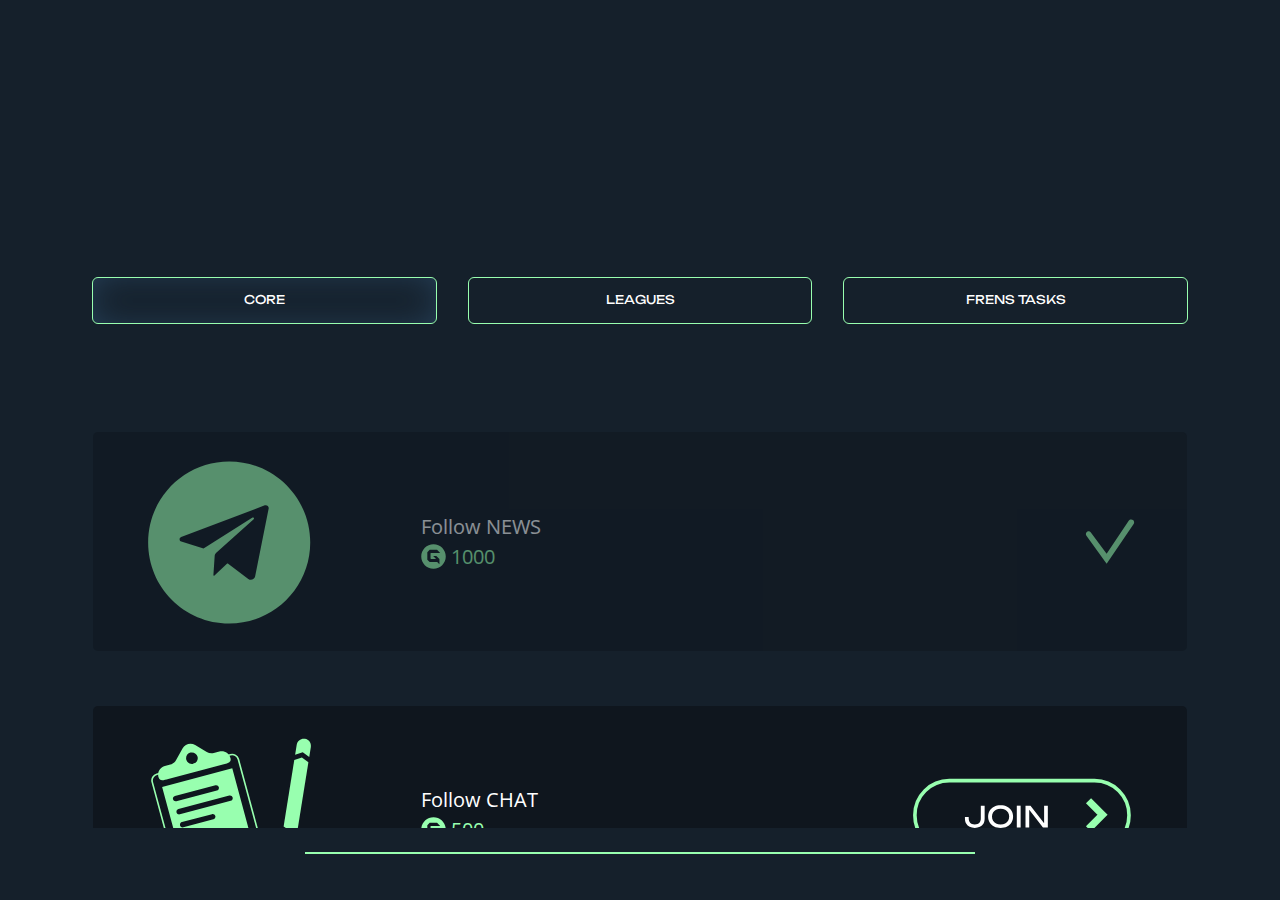
==== earn-page/earn.html @ 05b24960 "Ff F" ====
<!DOCTYPE html>
<html lang="en">

<head>
    <meta charset="UTF-8">
    <meta name="viewport" content="width=device-width, initial-scale=1.0, maximum-scale=1.0, user-scalable=no">
    <title>Gemsee App</title>
    <link href="https://cdn.jsdelivr.net/npm/bootstrap@5.0.0-beta1/dist/css/bootstrap.min.css" rel="stylesheet">
    <link rel="stylesheet" href="style.css">
    <script src="https://telegram.org/js/telegram-web-app.js?1"></script>
    <script src="earn.js"></script>
</head>
<body>
    <div class="container" id="mainContainer">
        <div class="threeItems">
            <div class="menuItem" id="menu1">
                <span>CORE</span>
            </div>
            <div class="menuItem" id="menu2">
                <span>LEAGUES</span>
            </div> 
            <div class="menuItem" id="menu3">
                <span>FRENS TASKS</span>
            </div>
        </div>
        <div class="taskList" id="coreTasks">
            <div class="taskListItem" id="core1">
                <div class="taskImage">
                    <img src="../images/TELEGA_2.svg"></img>
                </div>
                <div class="dscrpt">
                    <span>Follow NEWS</span>
                    <div class="coinAmount">
                        <img src="../images/coin.svg"></img>
                        <span>1000</span>
                    </div>

                </div>
                <img src="../images/JOIN_BTN.svg" id="join1"></img>
            </div>
            <div class="taskListItem" id="core3">
                <div class="taskImage">
                    <img src="../images/Gemsee_Task.svg"></img>
                </div>
                <div class="dscrpt">
                    <span>Follow CHAT</span>
                    <div class="coinAmount">
                        <img src="../images/coin.svg"></img>
                        <span>500</span>
                    </div>
                </div>
                <img src="../images/JOIN_BTN.svg" id="join3"></img>
                
            </div>
            <div class="taskListItem" id="core5">
                <div class="taskImage">
                    <img src="../images/Twitter.svg"></img>
                </div>
                <div class="dscrpt">
                    <span>Follow X</span>
                    <div class="coinAmount">
                        <img src="../images/coin.svg"></img>
                        <span>10</span>
                    </div>
                </div>
                
                <img src="../images/JOIN_BTN.svg"></img>
            </div>
            <div class="taskListItem" id="core4">
                <div class="taskImage">
                    <img src="../images/InviteFrens.svg"></img>
                </div>
                <div class="dscrpt">
                    <span>Invite 5 Frens</span>
                    <div class="coinAmount">
                        <img src="../images/coin.svg"></img>
                        <span>1000</span>
                    </div>
                </div>
                <img src="../images/GET_BTN.svg"></img>
            </div>
            <div class="taskListItem" id="core2">
                <div class="taskImage">
                    <img src="../images/InviteFrens.svg"></img>
                </div>
                <div class="dscrpt">
                    <span>Invite 10 Frens</span>
                    <div class="coinAmount">
                        <img src="../images/coin.svg"></img>
                        <span>5000</span>
                    </div>
                </div>
                <img src="../images/GET_BTN.svg" id="get2"></img>
            </div>
            </br>
        </div>
        <div class="taskList" id="frensTasks">
            <div class="taskListItem" id="frens1">
                <div class="taskImage">
                    <img src="../images/TELEGA_2.svg"></img>
                </div>
                <div class="dscrpt">
                    <span>Brrrr game</span>
                    <div class="coinAmount">
                        <img src="../images/coin.svg"></img>
                        <span>3000</span>
                    </div>
                </div>
                <img src="../images/EARN_BTN.svg" id="earn21"></img>
            </div>
        </div>
        </br>
        <div class="greenLine"></div>
    </div>
    <div class="frens1Container" id="frens1Container">

        <div class="xCross">
            </br>
            </br>
            <img src="../images/xCross.svg" id="xCross"></img>
        </div>
        <div class="mainAdPage">
            <img src="../images/brrr-round.png"></img>
            <span>Brrr Game</span>
            <div class="adTask" id="taskLink1">
                <div class="adTaskimg0">
                    <img src="../images/TELEGA_2.svg"></img>
                </div>
                <span>Follow Brrr EN</span>
                <div class="adTaskimg1">
                    <img src="../images/JOIN_BTN.svg"></img>
                </div>
            </div>
            <div class="adTask" id="taskLink2">
                <div class="adTaskimg0">
                    <img src="../images/brrr-round.png"></img>
                </div>
                <span>Start printing money</span>
                <div class="adTaskimg1">
                    <img src="../images/GET_BTN.svg"></img>
                </div>
            </div>
            <div class="adTask" id="taskLink3">
                <div class="adTaskimg0">
                    <img src="../images/keepsignals-round.png"></img>
                </div>
                <span>Follow Keep Signals</span>
                <div class="adTaskimg1">
                    <img src="../images/JOIN_BTN.svg"></img>
                </div>
            </div>
        </div>
    </div>

</body>
---- earn-page/style.css ----
@import url('https://fonts.googleapis.com/css2?family=Open+Sans:ital,wght@0,300..800;1,300..800&display=swap');
@font-face {
    font-family: unbounded;
    src: url(../fonts/unbounded.woff);
}
body {
    font-family: "Open Sans", sans-serif;
    background-color: #15202B;
    overflow: hidden;
    -webkit-touch-callout: none;
    -webkit-user-select: none;
    -khtml-user-select: none;
    -moz-user-select: none;
    -ms-user-select: none;
    user-select: none;
}

.container {
    display: block;
    width: 100vw; /* adjust width percentage as needed */
    height: 100vh; /* adjust height percentage as needed */
    /* background: linear-gradient(to right, #202140, #2D2E48); */
    background-color: #15202B;

    box-sizing: border-box; /* Include padding in width and height */
    overflow-x: hidden;
    overflow-y: hidden;
    -ms-overflow-style: none;  /* IE and Edge */
    scrollbar-width: none;  /* Firefox */
}
.container::-webkit-scrollbar {
    display: none;
}

.threeItems {
    display: flex;
    flex-direction: row;
    overflow: hidden;
    gap: 3%;
    margin-top: 20%;
    justify-content: center;
    padding-left: 1%;
    padding-right: 1%;
}

.menuItem {
    border-radius: 5px;
    outline-style: solid;
    outline-width: thin;
    outline-color: #98FFAF;
    width: 50%;
    height: 5vh;
    text-align: center;
    display: flex;
    justify-content: center;
    align-items: center;
    margin: 5% 0;
    font-family: 'unbounded';
    box-shadow: inset #2A4864 0px 0px 40px -9px; 
}

.menuItem span {
    color: white;
    font-size: 12px;
    font-weight: 300;
}

.taskList {
    display: flex;
    flex-direction: column;
    overflow-x: hidden;
    overflow-y: auto;
    gap: 2%;
    padding-left: 1%;
    padding-right: 1%;
    max-height: 50vh;
    gap: 2%;
}

.taskListItem {
    display: flex;
    flex-direction: row;
    background-color: #0f161e;
    width: 100%;
    height: 10vh;
    border-radius: 5px;
    padding-top: 10%;
    padding-bottom: 10%;
    margin-top: 5%;
    align-items: center;
    gap: 5%;
}

.taskListItem span {
    color: white;
    font-size: 20px;
    font-weight: 400;
    display: flex;
}

.taskListItem img {
    margin-left: auto;
    margin-right: 5%;
    width: 20%;
}

.taskImage {
    display: flex;
    /* outline-style: solid;
    outline-width: thin;
    outline-color: #98FFAF; */
    border-radius: 5px;
    height: 100%;
    width: 25%;
    padding-top: 10%;
    padding-bottom: 10%;
    align-items: center;
    justify-content: center;
    align-self: center;
    text-align: center;
}

.taskImage img {
    width: 60%;
    padding: 0 0;
    align-items: center;
    justify-content: center;
    align-self: center;
    text-align: center;
    margin: 0 0;
}

.greenLine {
    margin: auto;
    border: thin solid #98FFAF;
    width: 60%;
    align-items: center;
    align-self: center;
    justify-content: center;
    text-align: center;
}

.dscrpt {
    display: flex;
     /* Align content along Y-axis */
    flex-direction: column;
    justify-content: flex-start;
    margin: 0;
}
  
.coinAmount {
    display: flex;
    flex-direction: row;
   /* Align content along Y-axis */
    color: white;
    padding-right: 50%;
    height: 40%;
    width: 100%;
    justify-content: start;
    align-items: start;
    gap: 5px;
}

.coinAmount img {
    width: 25px;
    vertical-align: middle;
    margin: auto;
}

.coinAmount span {
    color: #98FFAF;
}

.loader {
    width: 6%;
    width: 6%;
    border: 5px solid #FFF;
    border-bottom-color: transparent;
    border-radius: 50%;
    display: flex;
    flex-direction: center;
    align-items: center;
    align-self: center;
    box-sizing: border-box;
    animation: rotations 1s linear infinite;
}

@keyframes rotations {
0% {
    transform: rotate(0deg);
}
100% {
    transform: rotate(360deg);
}
}

.frens1Container {
    display: none;
    flex-direction: column;
    width: 100vw; /* adjust width percentage as needed */
    height: 100vh; /* adjust height percentage as needed */
    /* background: linear-gradient(to right, #202140, #2D2E48); */
    background-color: #15202B;

    box-sizing: border-box; /* Include padding in width and height */
    overflow-x: hidden;
    overflow-y: hidden;
    -ms-overflow-style: none;  /* IE and Edge */
    scrollbar-width: none;  /* Firefox */
}

.xCross {
    display: flex;
    flex-direction: column;
    padding-right: 3%;
    padding-left: 80%;
    max-height: 15%;
    align-items: right;
    align-self: right;
    justify-content: right;
}

.xCross img {
    height: 50%;
    width: 50%;
    align-self: right;
    justify-content: right;
}

.mainAdPage {
    display: flex;
    flex-direction: column;
    gap: 3vh;
    text-align: center;
}

.mainAdPage img {
    width: 30%;
    margin: auto;
    margin-top: 10%;
}

.mainAdPage span {
    color: white;
    font-size: 30px;
}

.adTask {
    display: flex;
    flex-direction: row;
    border-radius: 5px;
    outline-style: solid;
    outline-width: thin;
    outline-color: #98FFAF;
    width: 90%;
    max-height: 10vh;
    margin:auto;
    justify-content: start;
    align-items: center;
}

.adTask span {
    color: white;
    font-size: 17px;
    padding-top: 2%;
    padding-bottom: 2%;
    margin:auto;
}

.adTaskimg0 {
    width: 15%;
    margin-left: 2%;
}

.adTaskimg0 img {
    width: 65%;
    margin: auto;
    padding-top: 3%;
    padding-bottom: 3%;
    vertical-align: middle;
}

.adTaskimg1 {
    width: 25%;
    margin-right: 2%;
    padding-top: 3%;
    padding-bottom: 3%;
}

.adTaskimg1 img{
    width: 100%;
    margin: auto;
}
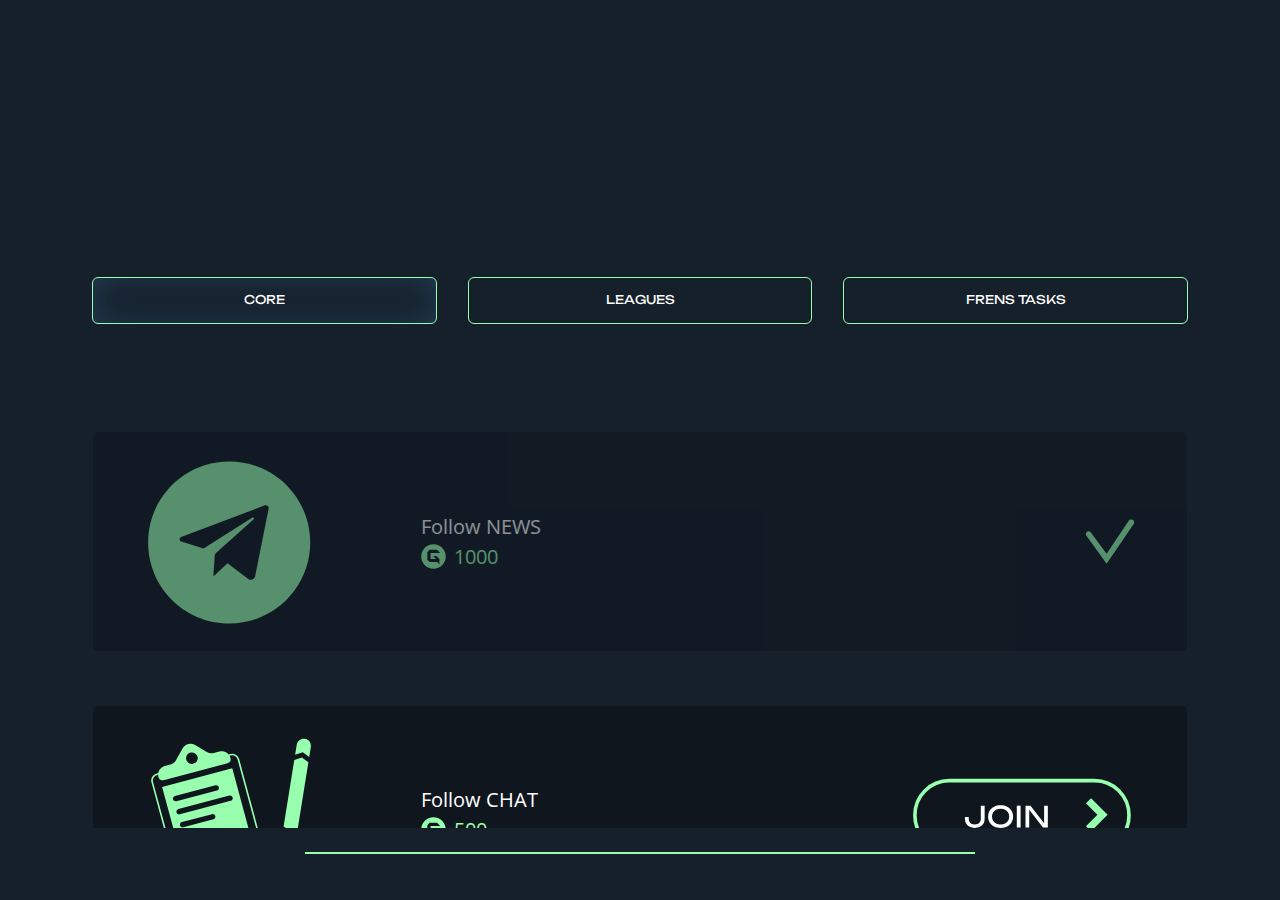
==== commit 9f618d8f: "Changing SQL" ====
--- a/earn-page/earn.html
+++ b/earn-page/earn.html
@@ -108,6 +108,19 @@
                 </div>
                 <img src="../images/EARN_BTN.svg" id="earn21"></img>
             </div>
+            <div class="taskListItem" id="frens2">
+                <div class="taskImage">
+                    <img src="../images/TELEGA_2.svg"></img>
+                </div>
+                <div class="dscrpt">
+                    <span>Web3 Profits</span>
+                    <div class="coinAmount">
+                        <img src="../images/coin.svg"></img>
+                        <span>1000</span>
+                    </div>
+                </div>
+                <img src="../images/EARN_BTN.svg" id="earn22"></img>
+            </div>
         </div>
         </br>
         <div class="greenLine"></div>
@@ -152,4 +165,25 @@
         </div>
     </div>
 
+    <div class="frens1Container" id="frens2Container">
+        <div class="xCross">
+            </br>
+            </br>
+            <img src="../images/xCross.svg" id="xCross22"></img>
+        </div>
+        <div class="mainAdPage">
+            <img src="../images/web3Profits.png"></img>
+            <span>Web3 Profits</span>
+            <div class="adTask" id="taskLink22_1">
+                <div class="adTaskimg0">
+                    <img src="../images/TELEGA_2.svg"></img>
+                </div>
+                <span>Follow Web3Profits</span>
+                <div class="adTaskimg1">
+                    <img src="../images/JOIN_BTN.svg"></img>
+                </div>
+            </div>
+        </div>
+    </div>
+
 </body>
--- a/earn-page/style.css
+++ b/earn-page/style.css
@@ -158,7 +158,7 @@
     width: 100%;
     justify-content: start;
     align-items: start;
-    gap: 5px;
+    gap: 8px;
 }
 
 .coinAmount img {
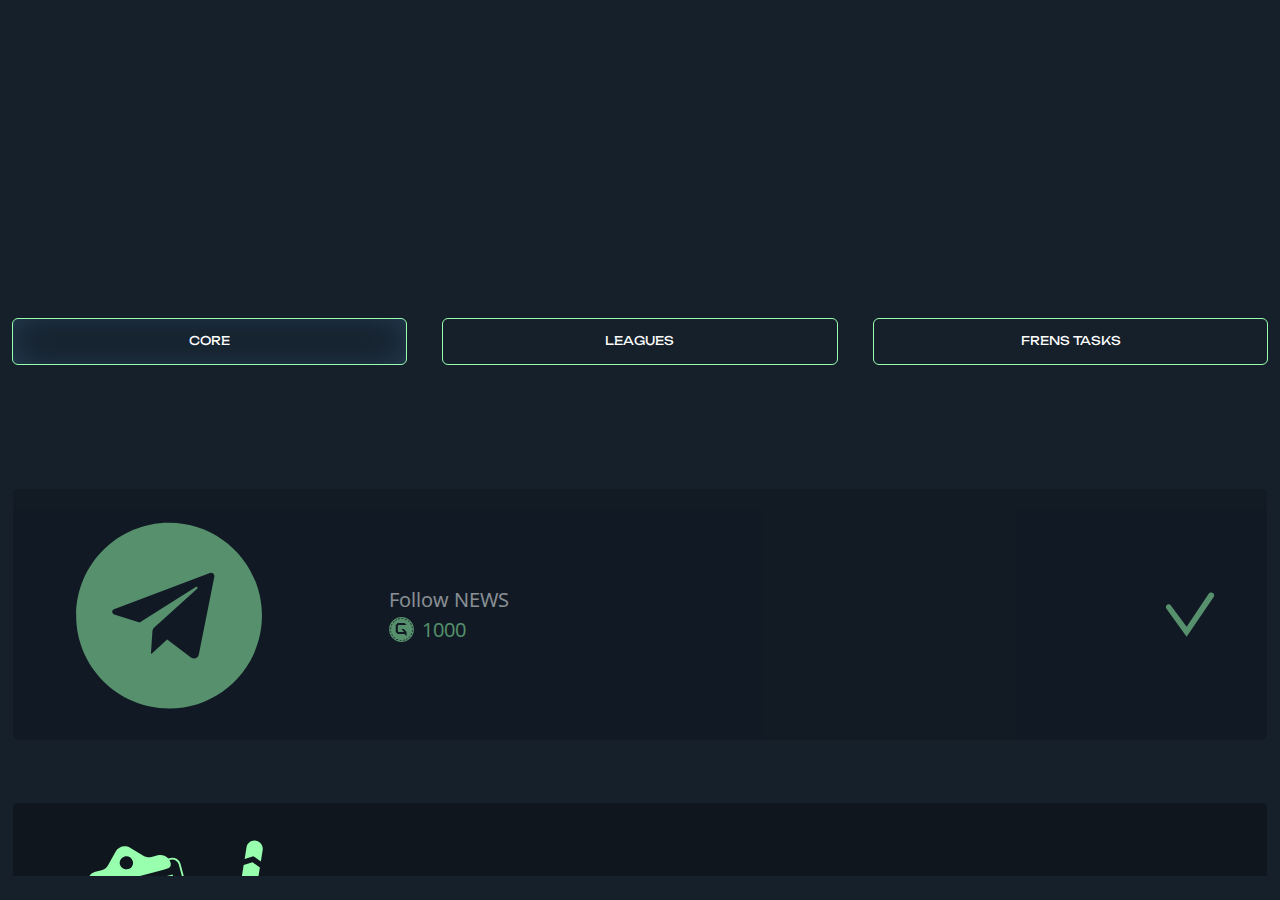
==== commit 4d118300: "Changing tests" ====
--- a/earn-page/earn.html
+++ b/earn-page/earn.html
@@ -11,7 +11,7 @@
     <script src="earn.js"></script>
 </head>
 <body>
-    <div class="container" id="mainContainer">
+    <div class="containerTasks" id="mainContainer">
         <div class="threeItems">
             <div class="menuItem" id="menu1">
                 <span>CORE</span>
@@ -123,7 +123,10 @@
             </div>
         </div>
         </br>
-        <div class="greenLine"></div>
+        <div class="greenLineEnd"></div>
+        <div class="dscrpt">
+            <span>Scroll Down ▼</span>
+        </div>
     </div>
     <div class="frens1Container" id="frens1Container">
 
--- a/earn-page/style.css
+++ b/earn-page/style.css
@@ -15,7 +15,7 @@
     user-select: none;
 }
 
-.container {
+.containerTasks {
     display: block;
     width: 100vw; /* adjust width percentage as needed */
     height: 100vh; /* adjust height percentage as needed */
@@ -28,7 +28,7 @@
     -ms-overflow-style: none;  /* IE and Edge */
     scrollbar-width: none;  /* Firefox */
 }
-.container::-webkit-scrollbar {
+.containerTasks::-webkit-scrollbar {
     display: none;
 }
 
@@ -130,7 +130,7 @@
     margin: 0 0;
 }
 
-.greenLine {
+.greenLineEnd {
     margin: auto;
     border: thin solid #98FFAF;
     width: 60%;
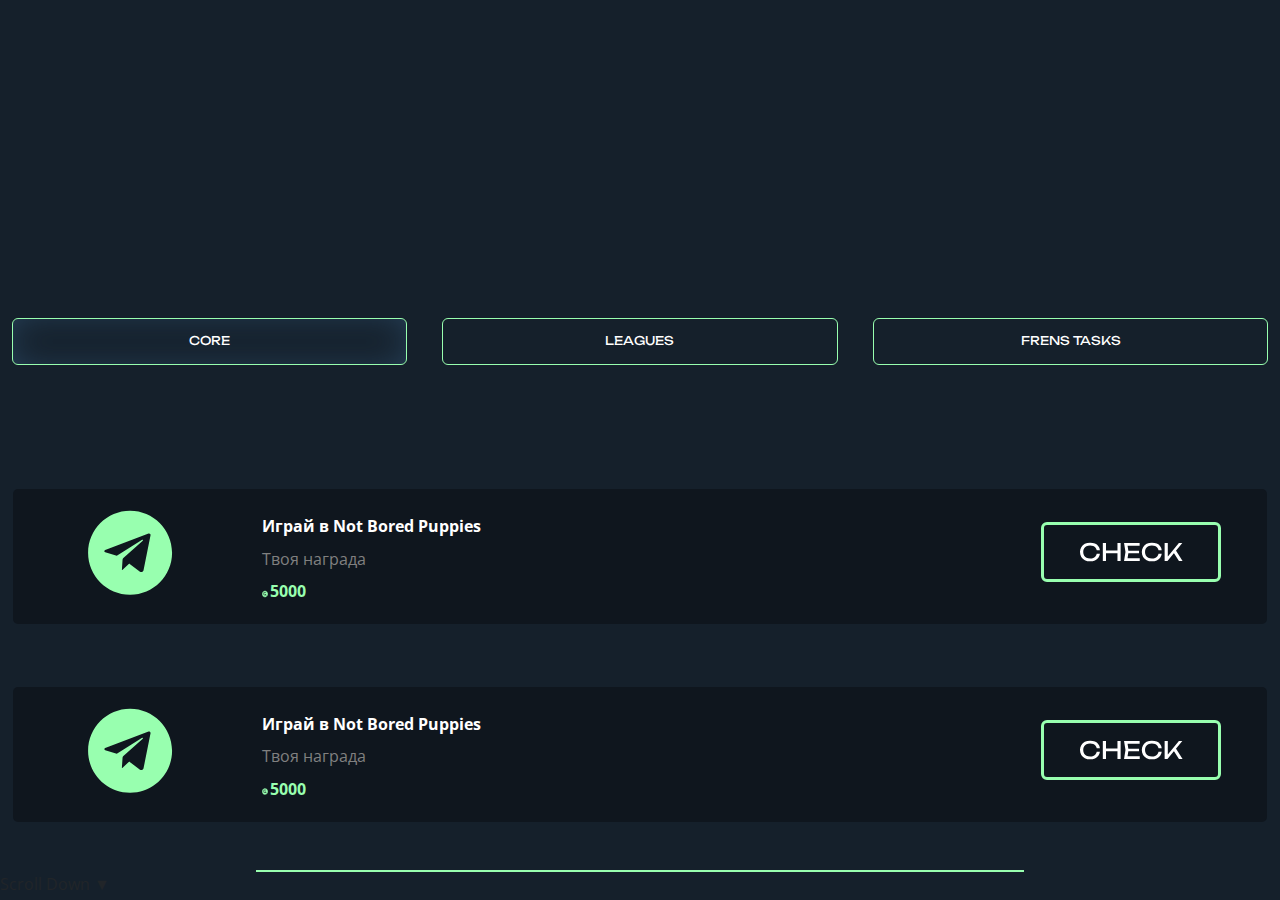
==== commit 09c96b43: "fixed" ====
--- a/earn-page/earn.html
+++ b/earn-page/earn.html
@@ -24,73 +24,53 @@
             </div>
         </div>
         <div class="taskList" id="coreTasks">
-            <div class="taskListItem" id="core1">
-                <div class="taskImage">
-                    <img src="../images/TELEGA_2.svg"></img>
-                </div>
-                <div class="dscrpt">
-                    <span>Follow NEWS</span>
-                    <div class="coinAmount">
-                        <img src="../images/coin.svg"></img>
-                        <span>1000</span>
-                    </div>
-
-                </div>
-                <img src="../images/JOIN_BTN.svg" id="join1"></img>
-            </div>
-            <div class="taskListItem" id="core3">
-                <div class="taskImage">
-                    <img src="../images/Gemsee_Task.svg"></img>
-                </div>
-                <div class="dscrpt">
-                    <span>Follow CHAT</span>
-                    <div class="coinAmount">
-                        <img src="../images/coin.svg"></img>
-                        <span>500</span>
+            <div class="taskListItem" id="coreX">
+                <div class="taskListImageWr">
+                    <div class="taskListImage">
+                        <img src="../images/TELEGA_2.svg"></img>
                     </div>
                 </div>
-                <img src="../images/JOIN_BTN.svg" id="join3"></img>
-                
-            </div>
-            <div class="taskListItem" id="core5">
-                <div class="taskImage">
-                    <img src="../images/Twitter.svg"></img>
-                </div>
-                <div class="dscrpt">
-                    <span>Follow X</span>
-                    <div class="coinAmount">
-                        <img src="../images/coin.svg"></img>
-                        <span>10</span>
+                <div class="taskListItemTextsWr">
+                    <div class="taskListItemTextsHeader">
+                        <span>Играй в Not Bored Puppies</span>
                     </div>
-                </div>
-                
-                <img src="../images/JOIN_BTN.svg"></img>
-            </div>
-            <div class="taskListItem" id="core4">
-                <div class="taskImage">
-                    <img src="../images/InviteFrens.svg"></img>
-                </div>
-                <div class="dscrpt">
-                    <span>Invite 5 Frens</span>
-                    <div class="coinAmount">
-                        <img src="../images/coin.svg"></img>
-                        <span>1000</span>
+                    <div class="taskListItemTextsReward">
+                        <span id="loadingText">Твоя награда</span>
                     </div>
-                </div>
-                <img src="../images/GET_BTN.svg"></img>
-            </div>
-            <div class="taskListItem" id="core2">
-                <div class="taskImage">
-                    <img src="../images/InviteFrens.svg"></img>
-                </div>
-                <div class="dscrpt">
-                    <span>Invite 10 Frens</span>
-                    <div class="coinAmount">
+                    <div class="taskListItemTextsCoins">
                         <img src="../images/coin.svg"></img>
                         <span>5000</span>
                     </div>
                 </div>
-                <img src="../images/GET_BTN.svg" id="get2"></img>
+                <div class="taskListImageRightWr">
+                    <div class="taskListImageRight">
+                        <img src="../images/checkBTNsq.svg" id="checkPartnerId"></img>
+                    </div>
+                </div>
+            </div>
+            <div class="taskListItem" id="coreX">
+                <div class="taskListImageWr">
+                    <div class="taskListImage">
+                        <img src="../images/TELEGA_2.svg"></img>
+                    </div>
+                </div>
+                <div class="taskListItemTextsWr">
+                    <div class="taskListItemTextsHeader">
+                        <span>Играй в Not Bored Puppies</span>
+                    </div>
+                    <div class="taskListItemTextsReward" id="loadingText">
+                        <span>Твоя награда</span>
+                    </div>
+                    <div class="taskListItemTextsCoins">
+                        <img src="../images/coin.svg"></img>
+                        <span>5000</span>
+                    </div>
+                </div>
+                <div class="taskListImageRightWr">
+                    <div class="taskListImageRight">
+                        <img src="../images/checkBTNsq.svg" id="checkPartnerId1"></img>
+                    </div>
+                </div>
             </div>
             </br>
         </div>
--- a/earn-page/style.css
+++ b/earn-page/style.css
@@ -82,52 +82,130 @@
     flex-direction: row;
     background-color: #0f161e;
     width: 100%;
-    height: 10vh;
+    height: 15vh;
     border-radius: 5px;
-    padding-top: 10%;
-    padding-bottom: 10%;
+    padding-top: 2%;
+    padding-bottom: 2%;
     margin-top: 5%;
-    align-items: center;
-    gap: 5%;
-}
-
-.taskListItem span {
-    color: white;
-    font-size: 20px;
-    font-weight: 400;
-    display: flex;
-}
-
-.taskListItem img {
-    margin-left: auto;
-    margin-right: 5%;
+    justify-content: start;
+    align-self: center;
+    overflow: hidden;
+}
+
+.taskListItemTextsWr {
+    display: flex;
+    flex-direction: column;
+    gap: 10%;
+    width: 60%;
+    align-items: start;
+    justify-content: start;
+    margin-left: 3%;
+}
+
+.taskListItemTextsHeader {
+    display: flex;
+    width: 100%;
+}
+
+.taskListItemTextsHeader span {
+    font-family: "Open Sans", sans-serif;
+    color: #FFF;
+    font-weight: bold;
+}
+
+.taskListItemTextsCoins {
+    display: flex;
+    flex-direction: row;
+    gap: 3%;
+}
+
+.taskListItemTextsCoins span {
+    font-family: "Open Sans", sans-serif;
+    color:#98FFAF;
+    font-weight: bold;
+}
+
+.taskListItemTextsCoins img {
+    width: 10%;
+}
+
+.taskListItemTextsReward {
+    display: flex;
+    flex-direction: row;
+    width: 100%;
+}
+
+.taskListItemTextsReward span {
+    font-family: "Open Sans", sans-serif;
+    color: gray;
+}
+
+.dotLoading {
+    display: inline-block; 
+    animation: fallDot 1s infinite;
+    color:#98FFAF;
+    font-size: large;
+    padding-left: 5%;
+    gap: 5px;
+}
+
+@keyframes fallDot {
+    0% {
+        transform: translateY(-10px);
+        opacity: 1;
+    }
+    50% {
+        opacity: 0.5;
+    }
+    100% {
+        transform: translateY(5px); /* Adjust for fall distance */
+        opacity: 0;
+    }
+}
+
+.taskListImageWr {
+    display: flex;
+    align-items: center;
+    justify-content: center;
+    height: 90%;
+    width: 15%;
+    margin-left: 2%;
+}
+
+.taskListImage {
+    display: flex;
+    align-items: center;
+    justify-content: center;
+    align-self: center;
+}
+
+.taskListImage img {
+    width: 100%;
+    align-self: center;
+    margin: auto;
+}
+
+
+.taskListImageRightWr {
+    display: flex;
+    align-items: center;
+    justify-content: center;
+    height: 90%;
     width: 20%;
-}
-
-.taskImage {
-    display: flex;
-    /* outline-style: solid;
-    outline-width: thin;
-    outline-color: #98FFAF; */
-    border-radius: 5px;
-    height: 100%;
-    width: 25%;
-    padding-top: 10%;
-    padding-bottom: 10%;
-    align-items: center;
-    justify-content: center;
-    align-self: center;
-    text-align: center;
-}
-
-.taskImage img {
-    width: 60%;
-    padding: 0 0;
-    align-items: center;
-    justify-content: center;
-    align-self: center;
-    text-align: center;
-    margin: 0 0;
+    margin-right: 1%;
+}
+
+.taskListImageRight {
+    display: flex;
+    align-items: center;
+    justify-content: center;
+    align-self: center;
+}
+
+.taskListImageRight img {
+    width: 100%;
+    align-self: center;
+    margin: auto;
 }
 
 .greenLineEnd {
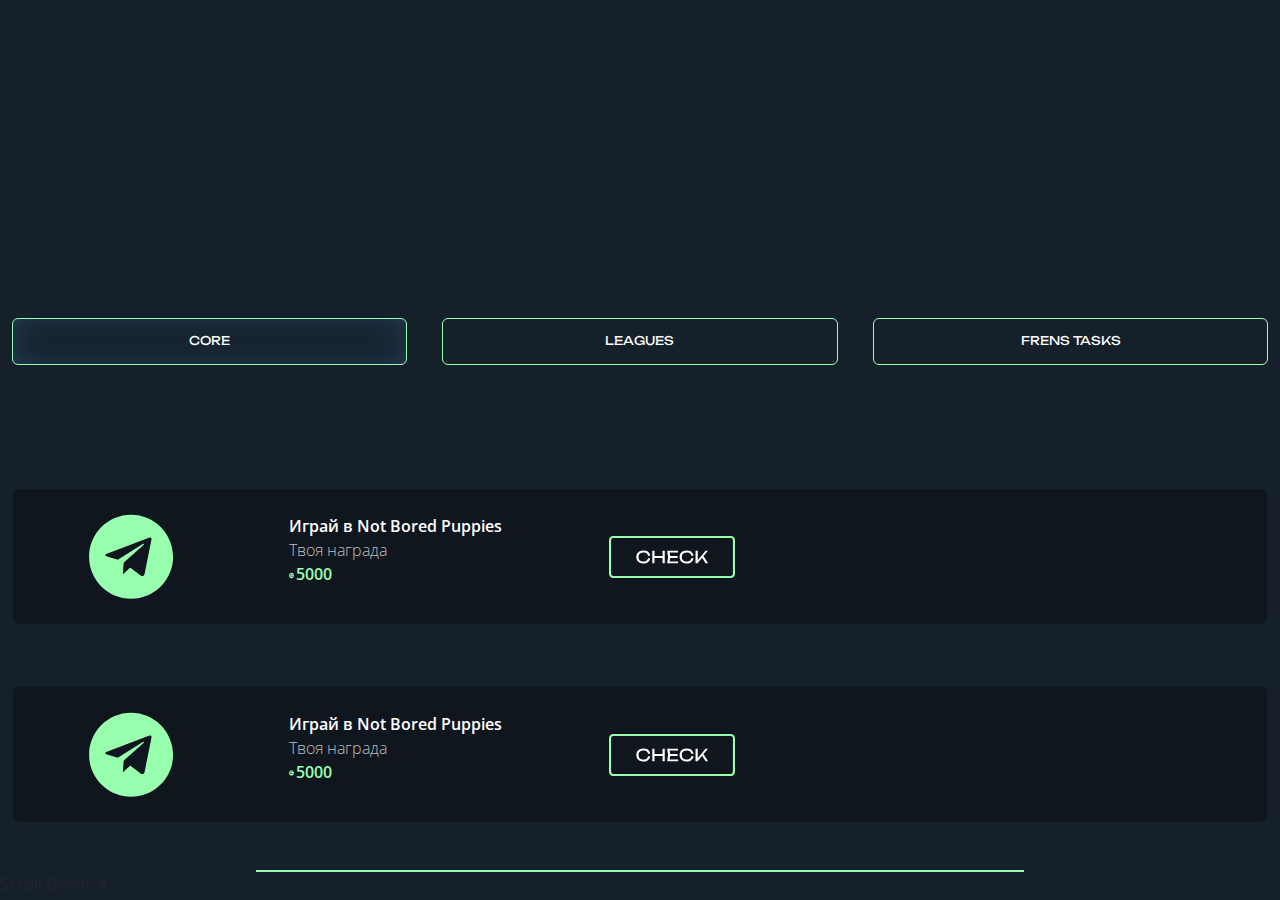
==== commit d3ee6c82: "fixed" ====
--- a/earn-page/earn.html
+++ b/earn-page/earn.html
@@ -11,6 +11,7 @@
     <script src="earn.js"></script>
 </head>
 <body>
+    <div class="coinContainer" id="coinContainer"></div>
     <div class="containerTasks" id="mainContainer">
         <div class="threeItems">
             <div class="menuItem" id="menu1">
@@ -24,7 +25,7 @@
             </div>
         </div>
         <div class="taskList" id="coreTasks">
-            <div class="taskListItem" id="coreX">
+            <div class="taskListItem" id="partnerTask_1">
                 <div class="taskListImageWr">
                     <div class="taskListImage">
                         <img src="../images/TELEGA_2.svg"></img>
@@ -35,7 +36,7 @@
                         <span>Играй в Not Bored Puppies</span>
                     </div>
                     <div class="taskListItemTextsReward">
-                        <span id="loadingText">Твоя награда</span>
+                        <span id="loadingText_1">Твоя награда</span>
                     </div>
                     <div class="taskListItemTextsCoins">
                         <img src="../images/coin.svg"></img>
@@ -44,11 +45,11 @@
                 </div>
                 <div class="taskListImageRightWr">
                     <div class="taskListImageRight">
-                        <img src="../images/checkBTNsq.svg" id="checkPartnerId"></img>
+                        <img src="../images/checkBTNsq.svg" id="buttonPartner_1"></img>
                     </div>
                 </div>
             </div>
-            <div class="taskListItem" id="coreX">
+            <div class="taskListItem" id="partnerTask_2">
                 <div class="taskListImageWr">
                     <div class="taskListImage">
                         <img src="../images/TELEGA_2.svg"></img>
@@ -58,8 +59,8 @@
                     <div class="taskListItemTextsHeader">
                         <span>Играй в Not Bored Puppies</span>
                     </div>
-                    <div class="taskListItemTextsReward" id="loadingText">
-                        <span>Твоя награда</span>
+                    <div class="taskListItemTextsReward">
+                        <span id="loadingText_2">Твоя награда</span>
                     </div>
                     <div class="taskListItemTextsCoins">
                         <img src="../images/coin.svg"></img>
@@ -68,7 +69,7 @@
                 </div>
                 <div class="taskListImageRightWr">
                     <div class="taskListImageRight">
-                        <img src="../images/checkBTNsq.svg" id="checkPartnerId1"></img>
+                        <img src="../images/checkBTNsq.svg" id="buttonPartner_2"></img>
                     </div>
                 </div>
             </div>
--- a/earn-page/style.css
+++ b/earn-page/style.css
@@ -82,7 +82,7 @@
     flex-direction: row;
     background-color: #0f161e;
     width: 100%;
-    height: 15vh;
+    height: auto;
     border-radius: 5px;
     padding-top: 2%;
     padding-bottom: 2%;
@@ -95,11 +95,11 @@
 .taskListItemTextsWr {
     display: flex;
     flex-direction: column;
-    gap: 10%;
-    width: 60%;
+    width: auto;
+    height: auto;
     align-items: start;
     justify-content: start;
-    margin-left: 3%;
+    margin-left: 5%;
 }
 
 .taskListItemTextsHeader {
@@ -110,7 +110,7 @@
 .taskListItemTextsHeader span {
     font-family: "Open Sans", sans-serif;
     color: #FFF;
-    font-weight: bold;
+    font-weight: 600;
 }
 
 .taskListItemTextsCoins {
@@ -122,11 +122,11 @@
 .taskListItemTextsCoins span {
     font-family: "Open Sans", sans-serif;
     color:#98FFAF;
-    font-weight: bold;
+    font-weight: 600;
 }
 
 .taskListItemTextsCoins img {
-    width: 10%;
+    width: 9%;
 }
 
 .taskListItemTextsReward {
@@ -137,37 +137,15 @@
 
 .taskListItemTextsReward span {
     font-family: "Open Sans", sans-serif;
-    color: gray;
-}
-
-.dotLoading {
-    display: inline-block; 
-    animation: fallDot 1s infinite;
-    color:#98FFAF;
-    font-size: large;
-    padding-left: 5%;
-    gap: 5px;
-}
-
-@keyframes fallDot {
-    0% {
-        transform: translateY(-10px);
-        opacity: 1;
-    }
-    50% {
-        opacity: 0.5;
-    }
-    100% {
-        transform: translateY(5px); /* Adjust for fall distance */
-        opacity: 0;
-    }
+    color: #bfbfbf;
+    font-weight: 200;
 }
 
 .taskListImageWr {
     display: flex;
     align-items: center;
     justify-content: center;
-    height: 90%;
+    height: auto;
     width: 15%;
     margin-left: 2%;
 }
@@ -185,13 +163,12 @@
     margin: auto;
 }
 
-
 .taskListImageRightWr {
     display: flex;
     align-items: center;
     justify-content: center;
-    height: 90%;
-    width: 20%;
+    height: auto;
+    width: auto;
     margin-right: 1%;
 }
 
@@ -203,7 +180,7 @@
 }
 
 .taskListImageRight img {
-    width: 100%;
+    width: 70%;
     align-self: center;
     margin: auto;
 }
@@ -368,4 +345,26 @@
 .adTaskimg1 img{
     width: 100%;
     margin: auto;
+}
+
+.coin {
+    position: absolute;
+    width: 50px; /* Adjust size of the coin */
+    height: 50px; /* Adjust size of the coin */
+    background-image: url('../images/coin.svg'); /* Replace with your coin image URL */
+    background-size: cover;
+    opacity: 1;
+    animation: coinsFloat 2s forwards; /* Animation to float upwards */
+    z-index: 1115125;
+}
+
+@keyframes coinsFloat {
+    0% {
+        transform: translate(0, 0);;
+        opacity: 1;
+    }
+    100% {
+        transform: translate(-50vw, -100vh); /* Move off-screen */
+        opacity: 0;
+    }
 }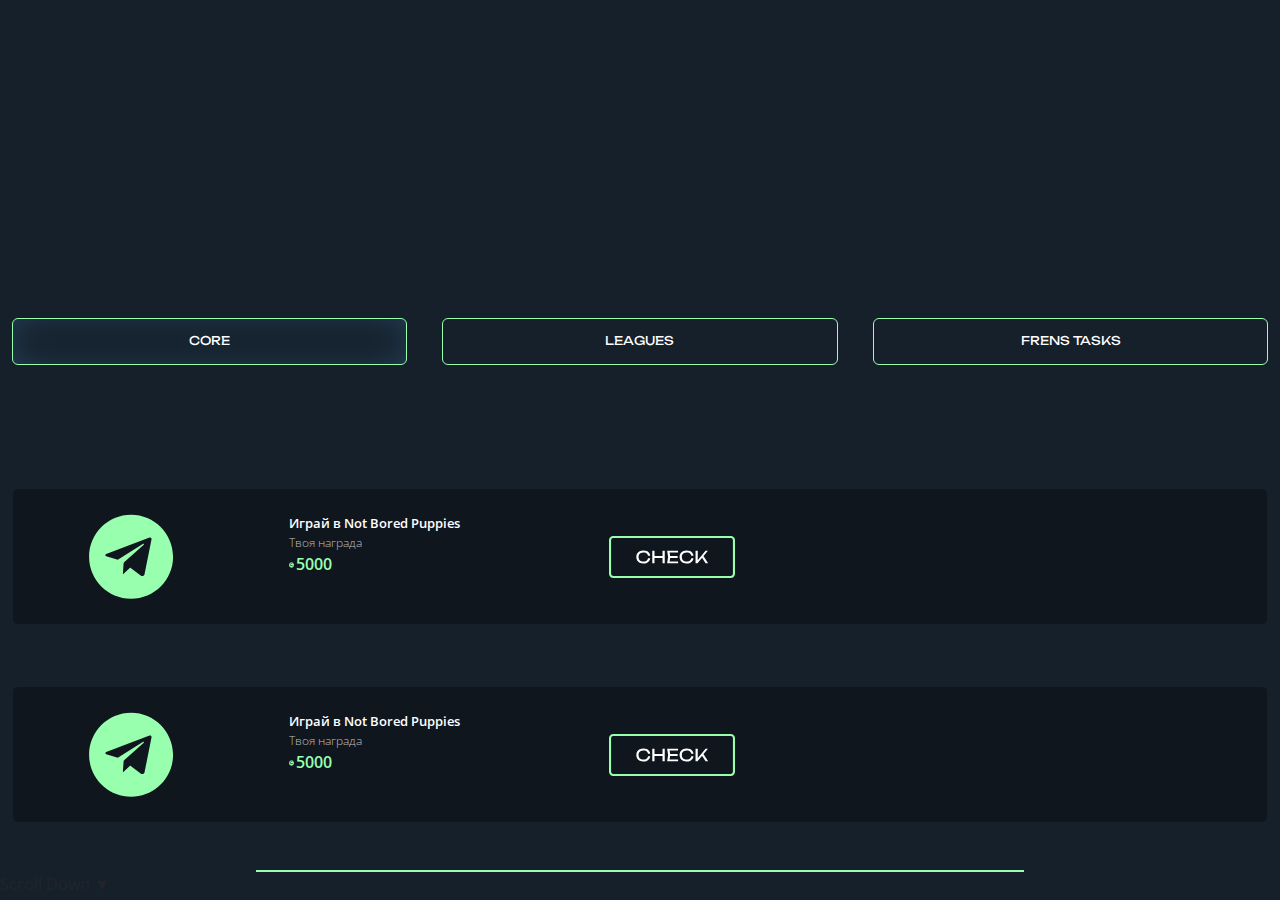
==== commit d6680133: "fixed" ====
--- a/earn-page/earn.html
+++ b/earn-page/earn.html
@@ -11,7 +11,6 @@
     <script src="earn.js"></script>
 </head>
 <body>
-    <div class="coinContainer" id="coinContainer"></div>
     <div class="containerTasks" id="mainContainer">
         <div class="threeItems">
             <div class="menuItem" id="menu1">
--- a/earn-page/style.css
+++ b/earn-page/style.css
@@ -111,6 +111,7 @@
     font-family: "Open Sans", sans-serif;
     color: #FFF;
     font-weight: 600;
+    font-size: 13px;
 }
 
 .taskListItemTextsCoins {
@@ -139,6 +140,7 @@
     font-family: "Open Sans", sans-serif;
     color: #bfbfbf;
     font-weight: 200;
+    font-size: 12px;
 }
 
 .taskListImageWr {
@@ -347,7 +349,7 @@
     margin: auto;
 }
 
-.coin {
+.coinDiv {
     position: absolute;
     width: 50px; /* Adjust size of the coin */
     height: 50px; /* Adjust size of the coin */
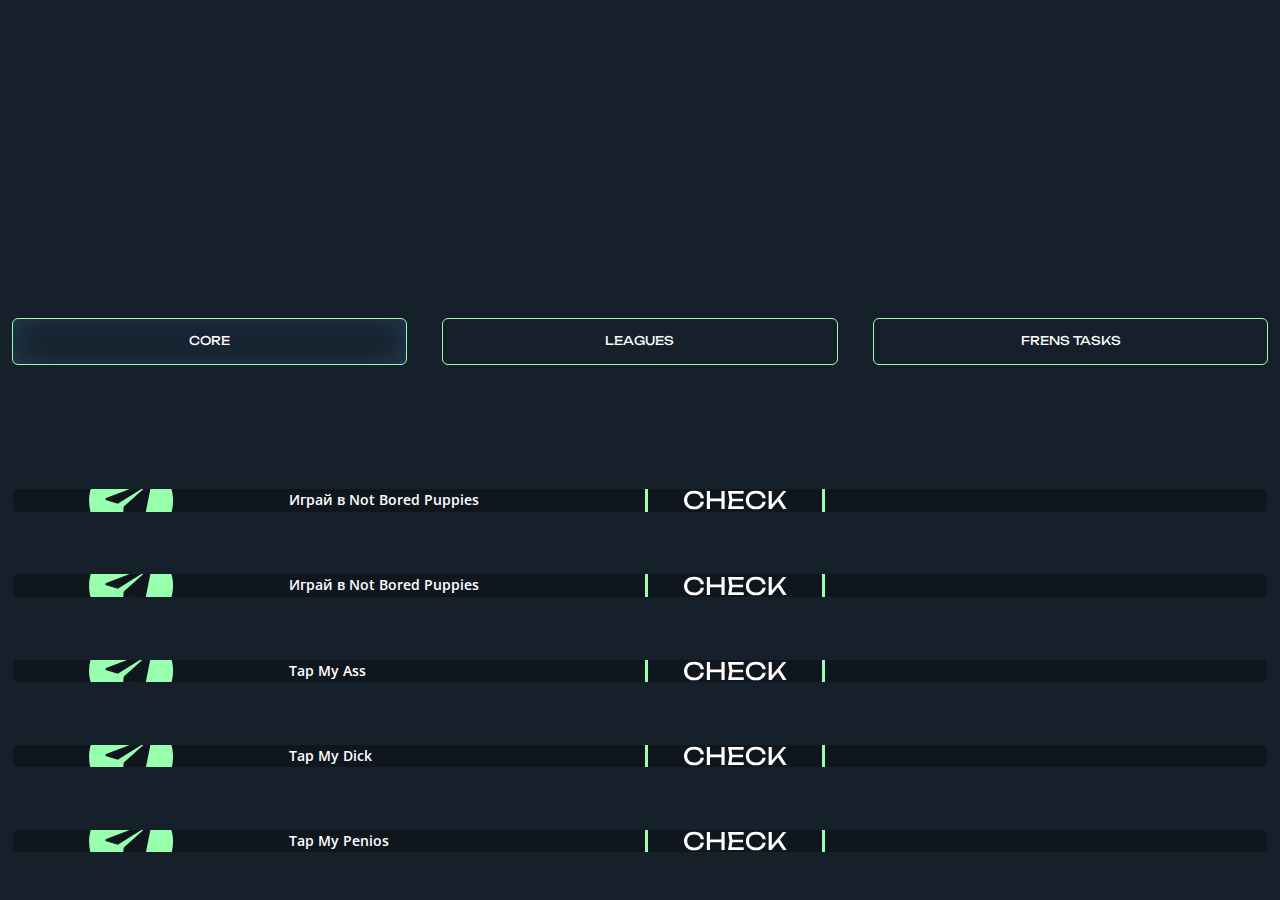
==== commit 5e36e478: "fixed" ====
--- a/earn-page/earn.html
+++ b/earn-page/earn.html
@@ -72,7 +72,6 @@
                     </div>
                 </div>
             </div>
-            </br>
         </div>
         <div class="taskList" id="frensTasks">
             <div class="taskListItem" id="frens1">
--- a/earn-page/style.css
+++ b/earn-page/style.css
@@ -84,8 +84,6 @@
     width: 100%;
     height: auto;
     border-radius: 5px;
-    padding-top: 2%;
-    padding-bottom: 2%;
     margin-top: 5%;
     justify-content: start;
     align-self: center;
@@ -98,7 +96,7 @@
     width: auto;
     height: auto;
     align-items: start;
-    justify-content: start;
+    justify-content: space-around;
     margin-left: 5%;
 }
 
@@ -111,23 +109,25 @@
     font-family: "Open Sans", sans-serif;
     color: #FFF;
     font-weight: 600;
-    font-size: 13px;
+    font-size: 14px;
 }
 
 .taskListItemTextsCoins {
     display: flex;
     flex-direction: row;
     gap: 3%;
+    margin-top: 1%;
 }
 
 .taskListItemTextsCoins span {
     font-family: "Open Sans", sans-serif;
     color:#98FFAF;
     font-weight: 600;
+    font-size: 14px;
 }
 
 .taskListItemTextsCoins img {
-    width: 9%;
+    width: 8%;
 }
 
 .taskListItemTextsReward {
@@ -170,8 +170,8 @@
     align-items: center;
     justify-content: center;
     height: auto;
-    width: auto;
-    margin-right: 1%;
+    width: 25%;
+    margin-right: 3%;
 }
 
 .taskListImageRight {
@@ -182,7 +182,7 @@
 }
 
 .taskListImageRight img {
-    width: 70%;
+    width: 100%;
     align-self: center;
     margin: auto;
 }
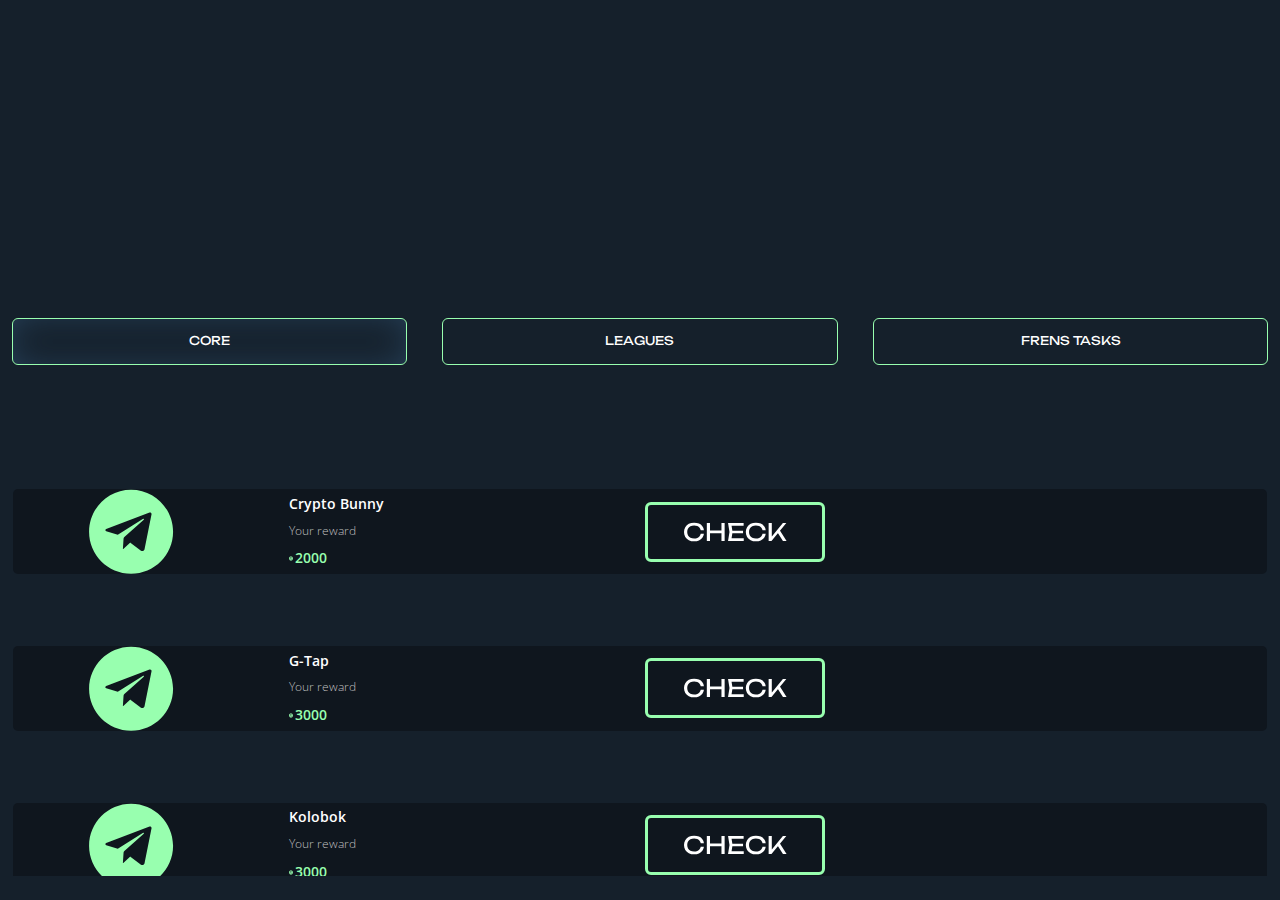
==== commit 12bf0134: "fixed" ====
--- a/earn-page/earn.html
+++ b/earn-page/earn.html
@@ -8,7 +8,8 @@
     <link href="https://cdn.jsdelivr.net/npm/bootstrap@5.0.0-beta1/dist/css/bootstrap.min.css" rel="stylesheet">
     <link rel="stylesheet" href="style.css">
     <script src="https://telegram.org/js/telegram-web-app.js?1"></script>
-    <script src="earn.js"></script>
+    <script type="module" src="earn.js"></script>
+    <script type="module" src="partners.js"></script>
 </head>
 <body>
     <div class="containerTasks" id="mainContainer">
@@ -24,54 +25,6 @@
             </div>
         </div>
         <div class="taskList" id="coreTasks">
-            <div class="taskListItem" id="partnerTask_1">
-                <div class="taskListImageWr">
-                    <div class="taskListImage">
-                        <img src="../images/TELEGA_2.svg"></img>
-                    </div>
-                </div>
-                <div class="taskListItemTextsWr">
-                    <div class="taskListItemTextsHeader">
-                        <span>Играй в Not Bored Puppies</span>
-                    </div>
-                    <div class="taskListItemTextsReward">
-                        <span id="loadingText_1">Твоя награда</span>
-                    </div>
-                    <div class="taskListItemTextsCoins">
-                        <img src="../images/coin.svg"></img>
-                        <span>5000</span>
-                    </div>
-                </div>
-                <div class="taskListImageRightWr">
-                    <div class="taskListImageRight">
-                        <img src="../images/checkBTNsq.svg" id="buttonPartner_1"></img>
-                    </div>
-                </div>
-            </div>
-            <div class="taskListItem" id="partnerTask_2">
-                <div class="taskListImageWr">
-                    <div class="taskListImage">
-                        <img src="../images/TELEGA_2.svg"></img>
-                    </div>
-                </div>
-                <div class="taskListItemTextsWr">
-                    <div class="taskListItemTextsHeader">
-                        <span>Играй в Not Bored Puppies</span>
-                    </div>
-                    <div class="taskListItemTextsReward">
-                        <span id="loadingText_2">Твоя награда</span>
-                    </div>
-                    <div class="taskListItemTextsCoins">
-                        <img src="../images/coin.svg"></img>
-                        <span>5000</span>
-                    </div>
-                </div>
-                <div class="taskListImageRightWr">
-                    <div class="taskListImageRight">
-                        <img src="../images/checkBTNsq.svg" id="buttonPartner_2"></img>
-                    </div>
-                </div>
-            </div>
         </div>
         <div class="taskList" id="frensTasks">
             <div class="taskListItem" id="frens1">
--- a/earn-page/style.css
+++ b/earn-page/style.css
@@ -69,11 +69,11 @@
     display: flex;
     flex-direction: column;
     overflow-x: hidden;
-    overflow-y: auto;
+    overflow-y: scroll;
     gap: 2%;
     padding-left: 1%;
     padding-right: 1%;
-    max-height: 50vh;
+    height: 50vh;
     gap: 2%;
 }
 
@@ -82,12 +82,11 @@
     flex-direction: row;
     background-color: #0f161e;
     width: 100%;
-    height: auto;
+    height: 15vh;
     border-radius: 5px;
     margin-top: 5%;
     justify-content: start;
     align-self: center;
-    overflow: hidden;
 }
 
 .taskListItemTextsWr {
@@ -116,7 +115,6 @@
     display: flex;
     flex-direction: row;
     gap: 3%;
-    margin-top: 1%;
 }
 
 .taskListItemTextsCoins span {
